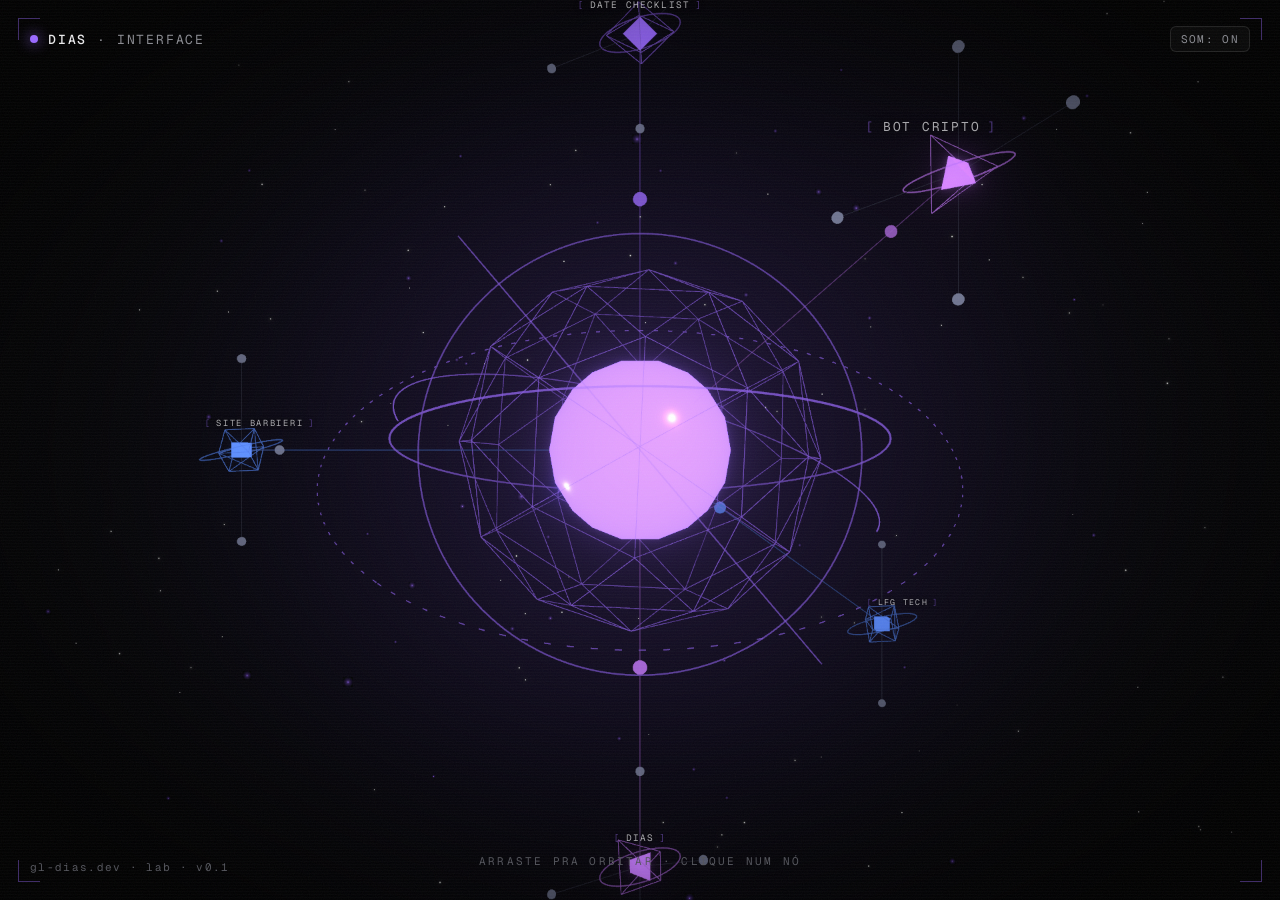
==== lab/index.html @ 57808e8e "feat: adiciona o lab3d (HUD interativo) em /lab Build do app Vite/three.js servido como estatico jun" ====
<!doctype html>
<html lang="pt-BR">
  <head>
    <meta charset="UTF-8" />
    <meta name="viewport" content="width=device-width, initial-scale=1.0" />
    <title>Dias · interface</title>
    <link rel="preconnect" href="https://fonts.googleapis.com" />
    <link rel="preconnect" href="https://fonts.gstatic.com" crossorigin />
    <link href="https://fonts.googleapis.com/css2?family=Geist+Mono:wght@400;500&display=swap" rel="stylesheet" />
    <script type="module" crossorigin src="./assets/index-DqRuHzlR.js"></script>
    <link rel="stylesheet" crossorigin href="./assets/index-DcxNN6TJ.css">
  </head>
  <body>
    <div id="root"></div>
  </body>
</html>
---- lab/assets/index-DcxNN6TJ.css ----
:root{--bg: #07070a;--accent: #9b6bff;--text: #e8e8ea;--dim: #8b8c92;--faint: #56575e}*{box-sizing:border-box;margin:0;padding:0}html,body,#root{width:100%;height:100%}body{background:var(--bg);color:var(--text);font-family:Geist Mono,ui-monospace,SF Mono,monospace;overflow:hidden}#root{position:relative}canvas{display:block;touch-action:none}.hud{position:absolute;top:0;right:0;bottom:0;left:0;z-index:10;pointer-events:none;padding:26px 30px;display:flex;flex-direction:column;justify-content:space-between}.hud-top{display:flex;align-items:center;justify-content:space-between;width:100%;gap:10px;font-size:13px;letter-spacing:.14em;text-transform:uppercase;color:var(--dim)}.hud-id{display:inline-flex;align-items:center;gap:10px}.mute{pointer-events:auto;font-family:Geist Mono,monospace;font-size:11px;letter-spacing:.12em;text-transform:uppercase;color:var(--dim);background:#ffffff08;border:1px solid rgba(255,255,255,.1);border-radius:6px;padding:5px 10px;cursor:pointer;transition:color .2s,border-color .2s}.mute:hover{color:var(--text);border-color:#9b6bff73}.hud-top .dot{width:8px;height:8px;border-radius:50%;background:var(--accent);box-shadow:0 0 14px var(--accent)}.hud-top b{color:var(--text);font-weight:500}.hud-bottom{font-size:11px;letter-spacing:.12em;color:var(--faint)}.hint{position:absolute;left:50%;bottom:32px;transform:translate(-50%);z-index:10;font-size:11px;letter-spacing:.2em;text-transform:uppercase;color:var(--faint);animation:pulse 3s ease-in-out infinite}@keyframes pulse{0%,to{opacity:.4}50%{opacity:.9}}.corner{position:absolute;width:22px;height:22px;border-color:#9b6bff66;border-style:solid;z-index:10}.corner.tl{top:18px;left:18px;border-width:1px 0 0 1px}.corner.tr{top:18px;right:18px;border-width:1px 1px 0 0}.corner.bl{bottom:18px;left:18px;border-width:0 0 1px 1px}.corner.br{bottom:18px;right:18px;border-width:0 1px 1px 0}@keyframes appearFade{0%{opacity:0}to{opacity:1}}.hud{animation:appearFade 1s ease .4s both}.corner{animation:appearFade .8s ease both}.corner.tr{animation-delay:.1s}.corner.bl{animation-delay:.2s}.corner.br{animation-delay:.3s}.scanlines{position:absolute;top:0;right:0;bottom:0;left:0;z-index:9;pointer-events:none;background:repeating-linear-gradient(to bottom,rgba(255,255,255,.022) 0px,rgba(255,255,255,.022) 1px,transparent 1px,transparent 3px);opacity:.6}.grain{position:absolute;top:0;right:0;bottom:0;left:0;z-index:8;pointer-events:none;opacity:.05;background-image:url("data:image/svg+xml,%3Csvg xmlns='http://www.w3.org/2000/svg' width='160' height='160'%3E%3Cfilter id='n'%3E%3CfeTurbulence type='fractalNoise' baseFrequency='0.85' numOctaves='2' stitchTiles='stitch'/%3E%3C/filter%3E%3Crect width='100%25' height='100%25' filter='url(%23n)'/%3E%3C/svg%3E")}.node-label{font-family:Geist Mono,monospace;font-size:11px;letter-spacing:.13em;text-transform:uppercase;color:var(--text);white-space:nowrap;transform:translateY(-34px);text-shadow:0 0 10px rgba(0,0,0,.95),0 0 6px rgba(0,0,0,.95);transition:opacity .2s;-webkit-user-select:none;user-select:none}.node-label:before{content:"[";margin-right:6px;color:var(--accent);opacity:.65}.node-label:after{content:"]";margin-left:6px;color:var(--accent);opacity:.65}.panel{position:absolute;top:50%;right:30px;transform:translateY(-50%) translate(24px);width:min(330px,calc(100vw - 60px));z-index:20;padding:22px 24px;background:#0b0b11d1;backdrop-filter:blur(14px);-webkit-backdrop-filter:blur(14px);border:1px solid rgba(155,107,255,.28);border-radius:12px;opacity:0;pointer-events:none;transition:opacity .28s ease,transform .28s cubic-bezier(.22,1,.36,1)}.panel.open{opacity:1;transform:translateY(-50%) translate(0);pointer-events:auto}.panel-close{position:absolute;top:10px;right:14px;background:none;border:none;color:var(--dim);font-size:22px;line-height:1;cursor:pointer}.panel-close:hover{color:var(--text)}.panel-type{font-size:11px;letter-spacing:.16em;text-transform:uppercase;margin-bottom:8px}.panel-title{font-family:Geist Mono,monospace;font-size:20px;font-weight:500;color:var(--text);margin-bottom:12px}.panel-desc{font-size:13.5px;line-height:1.55;color:var(--dim);margin-bottom:16px}.panel-stack{display:flex;flex-wrap:wrap;gap:6px}.panel-stack span{font-family:Geist Mono,monospace;font-size:11px;padding:3px 9px;border:1px solid rgba(255,255,255,.1);border-radius:5px;color:var(--dim)}@media (max-width: 600px){.panel{top:auto;bottom:70px;right:16px;left:16px;width:auto;transform:translateY(24px)}.panel.open{transform:translateY(0)}.hud{padding:18px 16px}.hud-top{font-size:11px}.node-label{font-size:10px;transform:translateY(-30px)}.corner{width:16px;height:16px}.hint{bottom:22px;font-size:10px}}
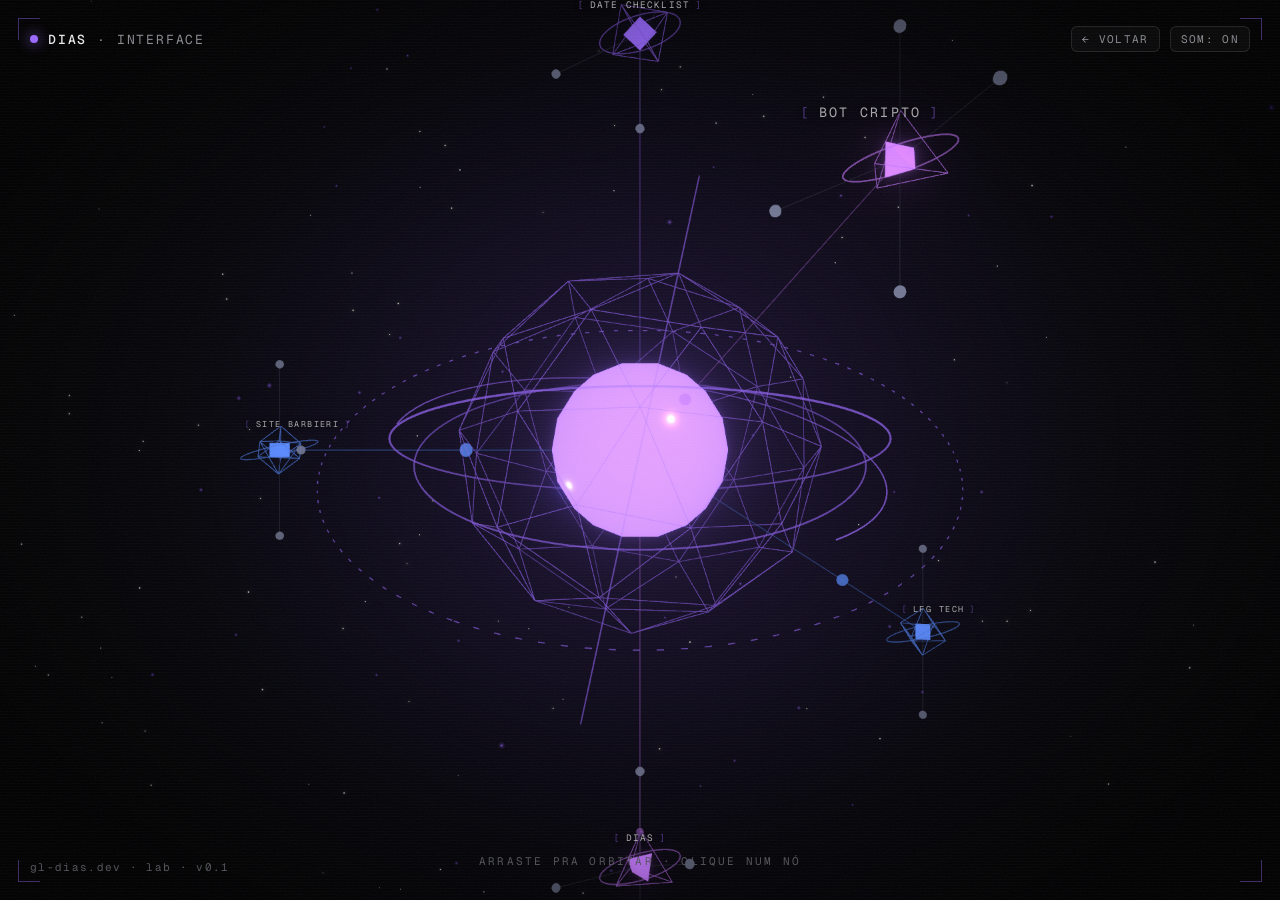
==== commit ad9a495f: "Update assets and styles for improved UI and new experiment role - Updated script and stylesheet ref" ====
--- a/lab/index.html
+++ b/lab/index.html
@@ -7,8 +7,8 @@
     <link rel="preconnect" href="https://fonts.googleapis.com" />
     <link rel="preconnect" href="https://fonts.gstatic.com" crossorigin />
     <link href="https://fonts.googleapis.com/css2?family=Geist+Mono:wght@400;500&display=swap" rel="stylesheet" />
-    <script type="module" crossorigin src="./assets/index-DqRuHzlR.js"></script>
-    <link rel="stylesheet" crossorigin href="./assets/index-DcxNN6TJ.css">
+    <script type="module" crossorigin src="./assets/index-gg5uxa1p.js"></script>
+    <link rel="stylesheet" crossorigin href="./assets/index--v7BXjqU.css">
   </head>
   <body>
     <div id="root"></div>
--- a/lab/assets/index--v7BXjqU.css
+++ b/lab/assets/index--v7BXjqU.css
@@ -0,0 +1 @@
+:root{--bg: #07070a;--accent: #9b6bff;--text: #e8e8ea;--dim: #8b8c92;--faint: #56575e}*{box-sizing:border-box;margin:0;padding:0}html,body,#root{width:100%;height:100%}body{background:var(--bg);color:var(--text);font-family:Geist Mono,ui-monospace,SF Mono,monospace;overflow:hidden}#root{position:relative}canvas{display:block;touch-action:none}.hud{position:absolute;top:0;right:0;bottom:0;left:0;z-index:10;pointer-events:none;padding:26px 30px;display:flex;flex-direction:column;justify-content:space-between}.hud-top{display:flex;align-items:center;justify-content:space-between;width:100%;gap:10px;font-size:13px;letter-spacing:.14em;text-transform:uppercase;color:var(--dim)}.hud-id{display:inline-flex;align-items:center;gap:10px}.mute{pointer-events:auto;font-family:Geist Mono,monospace;font-size:11px;letter-spacing:.12em;text-transform:uppercase;color:var(--dim);background:#ffffff08;border:1px solid rgba(255,255,255,.1);border-radius:6px;padding:5px 10px;cursor:pointer;transition:color .2s,border-color .2s}.mute:hover{color:var(--text);border-color:#9b6bff73}.hud-actions{display:inline-flex;align-items:center;gap:10px}.hud-back{pointer-events:auto;font-family:Geist Mono,monospace;font-size:11px;letter-spacing:.12em;text-transform:uppercase;color:var(--dim);background:#ffffff08;border:1px solid rgba(255,255,255,.1);border-radius:6px;padding:5px 10px;text-decoration:none;transition:color .2s,border-color .2s}.hud-back:hover{color:var(--text);border-color:#9b6bff73}.hud-top .dot{width:8px;height:8px;border-radius:50%;background:var(--accent);box-shadow:0 0 14px var(--accent)}.hud-top b{color:var(--text);font-weight:500}.hud-bottom{font-size:11px;letter-spacing:.12em;color:var(--faint)}.hint{position:absolute;left:50%;bottom:32px;transform:translate(-50%);z-index:10;font-size:11px;letter-spacing:.2em;text-transform:uppercase;color:var(--faint);animation:pulse 3s ease-in-out infinite}@keyframes pulse{0%,to{opacity:.4}50%{opacity:.9}}.corner{position:absolute;width:22px;height:22px;border-color:#9b6bff66;border-style:solid;z-index:10}.corner.tl{top:18px;left:18px;border-width:1px 0 0 1px}.corner.tr{top:18px;right:18px;border-width:1px 1px 0 0}.corner.bl{bottom:18px;left:18px;border-width:0 0 1px 1px}.corner.br{bottom:18px;right:18px;border-width:0 1px 1px 0}@keyframes appearFade{0%{opacity:0}to{opacity:1}}.hud{animation:appearFade 1s ease .4s both}.corner{animation:appearFade .8s ease both}.corner.tr{animation-delay:.1s}.corner.bl{animation-delay:.2s}.corner.br{animation-delay:.3s}.scanlines{position:absolute;top:0;right:0;bottom:0;left:0;z-index:9;pointer-events:none;background:repeating-linear-gradient(to bottom,rgba(255,255,255,.022) 0px,rgba(255,255,255,.022) 1px,transparent 1px,transparent 3px);opacity:.6}.grain{position:absolute;top:0;right:0;bottom:0;left:0;z-index:8;pointer-events:none;opacity:.05;background-image:url("data:image/svg+xml,%3Csvg xmlns='http://www.w3.org/2000/svg' width='160' height='160'%3E%3Cfilter id='n'%3E%3CfeTurbulence type='fractalNoise' baseFrequency='0.85' numOctaves='2' stitchTiles='stitch'/%3E%3C/filter%3E%3Crect width='100%25' height='100%25' filter='url(%23n)'/%3E%3C/svg%3E")}.node-label{font-family:Geist Mono,monospace;font-size:11px;letter-spacing:.13em;text-transform:uppercase;color:var(--text);white-space:nowrap;transform:translateY(-34px);text-shadow:0 0 10px rgba(0,0,0,.95),0 0 6px rgba(0,0,0,.95);transition:opacity .2s;-webkit-user-select:none;user-select:none}.node-label:before{content:"[";margin-right:6px;color:var(--accent);opacity:.65}.node-label:after{content:"]";margin-left:6px;color:var(--accent);opacity:.65}.panel{position:absolute;top:50%;right:30px;transform:translateY(-50%) translate(24px);width:min(330px,calc(100vw - 60px));z-index:20;padding:22px 24px;background:#0b0b11d1;backdrop-filter:blur(14px);-webkit-backdrop-filter:blur(14px);border:1px solid rgba(155,107,255,.28);border-radius:12px;opacity:0;pointer-events:none;transition:opacity .28s ease,transform .28s cubic-bezier(.22,1,.36,1)}.panel.open{opacity:1;transform:translateY(-50%) translate(0);pointer-events:auto}.panel-close{position:absolute;top:10px;right:14px;background:none;border:none;color:var(--dim);font-size:22px;line-height:1;cursor:pointer}.panel-close:hover{color:var(--text)}.panel-type{font-size:11px;letter-spacing:.16em;text-transform:uppercase;margin-bottom:8px}.panel-title{font-family:Geist Mono,monospace;font-size:20px;font-weight:500;color:var(--text);margin-bottom:12px}.panel-desc{font-size:13.5px;line-height:1.55;color:var(--dim);margin-bottom:16px}.panel-stack{display:flex;flex-wrap:wrap;gap:6px}.panel-stack span{font-family:Geist Mono,monospace;font-size:11px;padding:3px 9px;border:1px solid rgba(255,255,255,.1);border-radius:5px;color:var(--dim)}@media (max-width: 600px){.panel{top:auto;bottom:70px;right:16px;left:16px;width:auto;transform:translateY(24px)}.panel.open{transform:translateY(0)}.hud{padding:18px 16px}.hud-top{font-size:11px}.node-label{font-size:10px;transform:translateY(-30px)}.corner{width:16px;height:16px}.hint{bottom:22px;font-size:10px}}
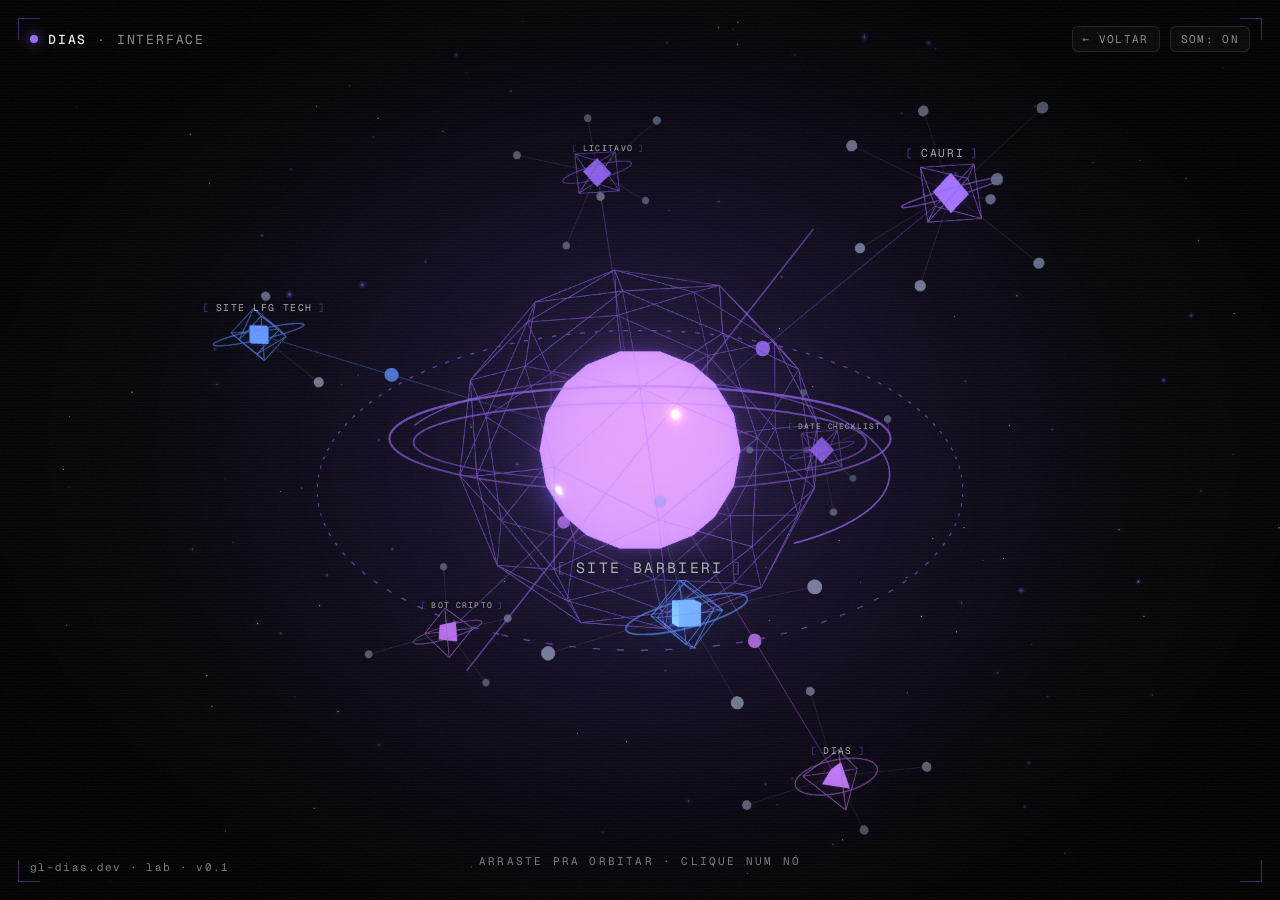
==== commit c8311dfd: "lab: grafo com os 7 projetos do site e links no painel" ====
--- a/lab/index.html
+++ b/lab/index.html
@@ -4,11 +4,11 @@
     <meta charset="UTF-8" />
     <meta name="viewport" content="width=device-width, initial-scale=1.0" />
     <title>Dias · interface</title>
-    <link rel="preconnect" href="https://fonts.googleapis.com" />
-    <link rel="preconnect" href="https://fonts.gstatic.com" crossorigin />
-    <link href="https://fonts.googleapis.com/css2?family=Geist+Mono:wght@400;500&display=swap" rel="stylesheet" />
-    <script type="module" crossorigin src="./assets/index-gg5uxa1p.js"></script>
-    <link rel="stylesheet" crossorigin href="./assets/index--v7BXjqU.css">
+    <meta name="description" content="Os projetos do portfólio de Guilherme Dias como um grafo 3D que você orbita e explora. Experimento em three.js." />
+    <link rel="canonical" href="https://gl-dias.pages.dev/lab/" />
+    <link rel="icon" type="image/svg+xml" href="data:image/svg+xml;utf8,<svg xmlns='http://www.w3.org/2000/svg' viewBox='0 0 32 32'><rect width='32' height='32' rx='6' fill='%2307070A'/><circle cx='16' cy='16' r='5' fill='%239B6BFF'/></svg>" />
+    <script type="module" crossorigin src="./assets/index-JpQjnXF6.js"></script>
+    <link rel="stylesheet" crossorigin href="./assets/index-9nN8u-Vb.css">
   </head>
   <body>
     <div id="root"></div>
--- a/lab/assets/index-9nN8u-Vb.css
+++ b/lab/assets/index-9nN8u-Vb.css
@@ -0,0 +1 @@
+@font-face{font-family:Geist Mono;font-style:normal;font-weight:400 500;font-display:swap;src:url(./geist-mono-latin-XN7g48iV.woff2) format("woff2")}:root{--bg: #07070a;--accent: #9b6bff;--text: #e8e8ea;--dim: #8b8c92;--faint: #7c7d85}*{box-sizing:border-box;margin:0;padding:0}:focus-visible{outline:2px solid var(--accent);outline-offset:3px;border-radius:3px}html,body,#root{width:100%;height:100%}body{background:var(--bg);color:var(--text);font-family:Geist Mono,ui-monospace,SF Mono,monospace;overflow:hidden}#root{position:relative}canvas{display:block;touch-action:none}.hud{position:absolute;top:0;right:0;bottom:0;left:0;z-index:10;pointer-events:none;padding:26px 30px;display:flex;flex-direction:column;justify-content:space-between}.hud-top{display:flex;align-items:center;justify-content:space-between;width:100%;gap:10px;font-size:13px;letter-spacing:.14em;text-transform:uppercase;color:var(--dim)}.hud-id{display:inline-flex;align-items:center;gap:10px}.mute{pointer-events:auto;font-family:Geist Mono,monospace;font-size:11px;letter-spacing:.12em;text-transform:uppercase;color:var(--dim);background:#ffffff08;border:1px solid rgba(255,255,255,.1);border-radius:6px;padding:5px 10px;cursor:pointer;transition:color .2s,border-color .2s}.mute:hover{color:var(--text);border-color:#9b6bff73}.hud-actions{display:inline-flex;align-items:center;gap:10px}.hud-back{pointer-events:auto;font-family:Geist Mono,monospace;font-size:11px;letter-spacing:.12em;text-transform:uppercase;color:var(--dim);background:#ffffff08;border:1px solid rgba(255,255,255,.1);border-radius:6px;padding:5px 10px;text-decoration:none;transition:color .2s,border-color .2s}.hud-back:hover{color:var(--text);border-color:#9b6bff73}.hud-top .dot{width:8px;height:8px;border-radius:50%;background:var(--accent);box-shadow:0 0 14px var(--accent)}.hud-top b{color:var(--text);font-weight:500}.hud-bottom{font-size:11px;letter-spacing:.12em;color:var(--faint)}.hint{position:absolute;left:50%;bottom:32px;transform:translate(-50%);z-index:10;font-size:11px;letter-spacing:.2em;text-transform:uppercase;color:var(--faint);animation:pulse 3s ease-in-out infinite}@keyframes pulse{0%,to{opacity:.4}50%{opacity:.9}}.corner{position:absolute;width:22px;height:22px;border-color:#9b6bff66;border-style:solid;z-index:10}.corner.tl{top:18px;left:18px;border-width:1px 0 0 1px}.corner.tr{top:18px;right:18px;border-width:1px 1px 0 0}.corner.bl{bottom:18px;left:18px;border-width:0 0 1px 1px}.corner.br{bottom:18px;right:18px;border-width:0 1px 1px 0}@keyframes appearFade{0%{opacity:0}to{opacity:1}}.hud{animation:appearFade 1s ease .4s both}.corner{animation:appearFade .8s ease both}.corner.tr{animation-delay:.1s}.corner.bl{animation-delay:.2s}.corner.br{animation-delay:.3s}.scanlines{position:absolute;top:0;right:0;bottom:0;left:0;z-index:9;pointer-events:none;background:repeating-linear-gradient(to bottom,rgba(255,255,255,.022) 0px,rgba(255,255,255,.022) 1px,transparent 1px,transparent 3px);opacity:.6}.grain{position:absolute;top:0;right:0;bottom:0;left:0;z-index:8;pointer-events:none;opacity:.05;background-image:url("data:image/svg+xml,%3Csvg xmlns='http://www.w3.org/2000/svg' width='160' height='160'%3E%3Cfilter id='n'%3E%3CfeTurbulence type='fractalNoise' baseFrequency='0.85' numOctaves='2' stitchTiles='stitch'/%3E%3C/filter%3E%3Crect width='100%25' height='100%25' filter='url(%23n)'/%3E%3C/svg%3E")}.node-label{font-family:Geist Mono,monospace;font-size:11px;letter-spacing:.13em;text-transform:uppercase;color:var(--text);white-space:nowrap;transform:translateY(-34px);text-shadow:0 0 10px rgba(0,0,0,.95),0 0 6px rgba(0,0,0,.95);transition:opacity .2s;-webkit-user-select:none;user-select:none}.node-label:before{content:"[";margin-right:6px;color:var(--accent);opacity:.65}.node-label:after{content:"]";margin-left:6px;color:var(--accent);opacity:.65}.panel{position:absolute;top:50%;right:30px;transform:translateY(-50%) translate(24px);width:min(330px,calc(100vw - 60px));max-height:calc(100% - 150px);overflow-y:auto;z-index:20;padding:22px 24px;background:#0b0b11d1;backdrop-filter:blur(14px);-webkit-backdrop-filter:blur(14px);border:1px solid rgba(155,107,255,.28);border-radius:12px;opacity:0;pointer-events:none;transition:opacity .28s ease,transform .28s cubic-bezier(.22,1,.36,1)}.panel.open{opacity:1;transform:translateY(-50%) translate(0);pointer-events:auto}.panel-close{position:absolute;top:10px;right:14px;background:none;border:none;color:var(--dim);font-size:22px;line-height:1;cursor:pointer}.panel-close:hover{color:var(--text)}.panel-type{font-size:11px;letter-spacing:.16em;text-transform:uppercase;margin-bottom:8px;padding-right:18px}.panel-title{font-family:Geist Mono,monospace;font-size:20px;font-weight:500;color:var(--text);margin-bottom:12px}.panel-desc{font-size:13.5px;line-height:1.55;color:var(--dim);margin-bottom:16px}.panel-stack{display:flex;flex-wrap:wrap;gap:6px}.panel-stack span{font-family:Geist Mono,monospace;font-size:11px;padding:3px 9px;border:1px solid rgba(255,255,255,.1);border-radius:5px;color:var(--dim)}.panel-links{display:flex;flex-wrap:wrap;gap:8px 16px;margin-top:16px}.panel-links a{font-size:12.5px;color:var(--text);text-decoration:underline;text-decoration-color:#9b6bff8c;text-underline-offset:3px;transition:color .2s,text-decoration-color .2s}.panel-links a:hover{color:var(--accent);text-decoration-color:var(--accent)}@media (prefers-reduced-motion: reduce){.hud,.corner,.hint{animation:none}.panel{transition:none}}@media (max-width: 600px){.panel{top:auto;bottom:70px;right:16px;left:16px;width:auto;transform:translateY(24px)}.panel.open{transform:translateY(0)}.hud{padding:18px 16px}.hud-top{font-size:11px}.node-label{font-size:10px;transform:translateY(-30px)}.corner{width:16px;height:16px}.corner.tl{top:8px;left:8px}.corner.tr{top:8px;right:8px}.corner.bl{bottom:8px;left:8px}.corner.br{bottom:8px;right:8px}.hint{bottom:42px;font-size:10px;white-space:nowrap}}
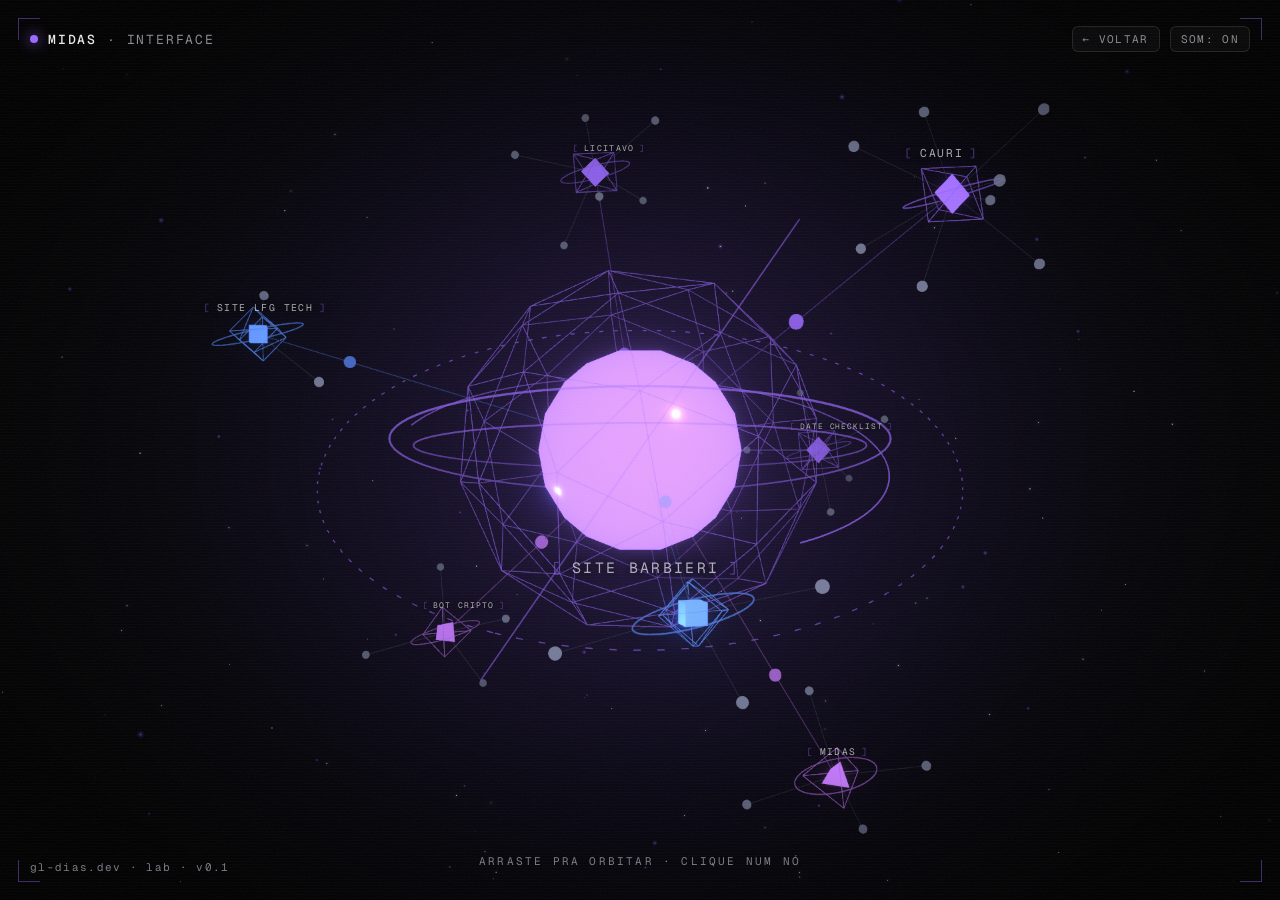
==== commit aea8da90: "projetos: Dias agora se chama Midas, com lab e livro recompilados Co-Authored-By: Claude Opus 5.5 (1" ====
--- a/lab/index.html
+++ b/lab/index.html
@@ -3,11 +3,11 @@
   <head>
     <meta charset="UTF-8" />
     <meta name="viewport" content="width=device-width, initial-scale=1.0" />
-    <title>Dias · interface</title>
+    <title>Midas · interface</title>
     <meta name="description" content="Os projetos do portfólio de Guilherme Dias como um grafo 3D que você orbita e explora. Experimento em three.js." />
     <link rel="canonical" href="https://gl-dias.pages.dev/lab/" />
     <link rel="icon" type="image/svg+xml" href="data:image/svg+xml;utf8,<svg xmlns='http://www.w3.org/2000/svg' viewBox='0 0 32 32'><rect width='32' height='32' rx='6' fill='%2307070A'/><circle cx='16' cy='16' r='5' fill='%239B6BFF'/></svg>" />
-    <script type="module" crossorigin src="./assets/index-JpQjnXF6.js"></script>
+    <script type="module" crossorigin src="./assets/index-CUcKpwel.js"></script>
     <link rel="stylesheet" crossorigin href="./assets/index-9nN8u-Vb.css">
   </head>
   <body>
